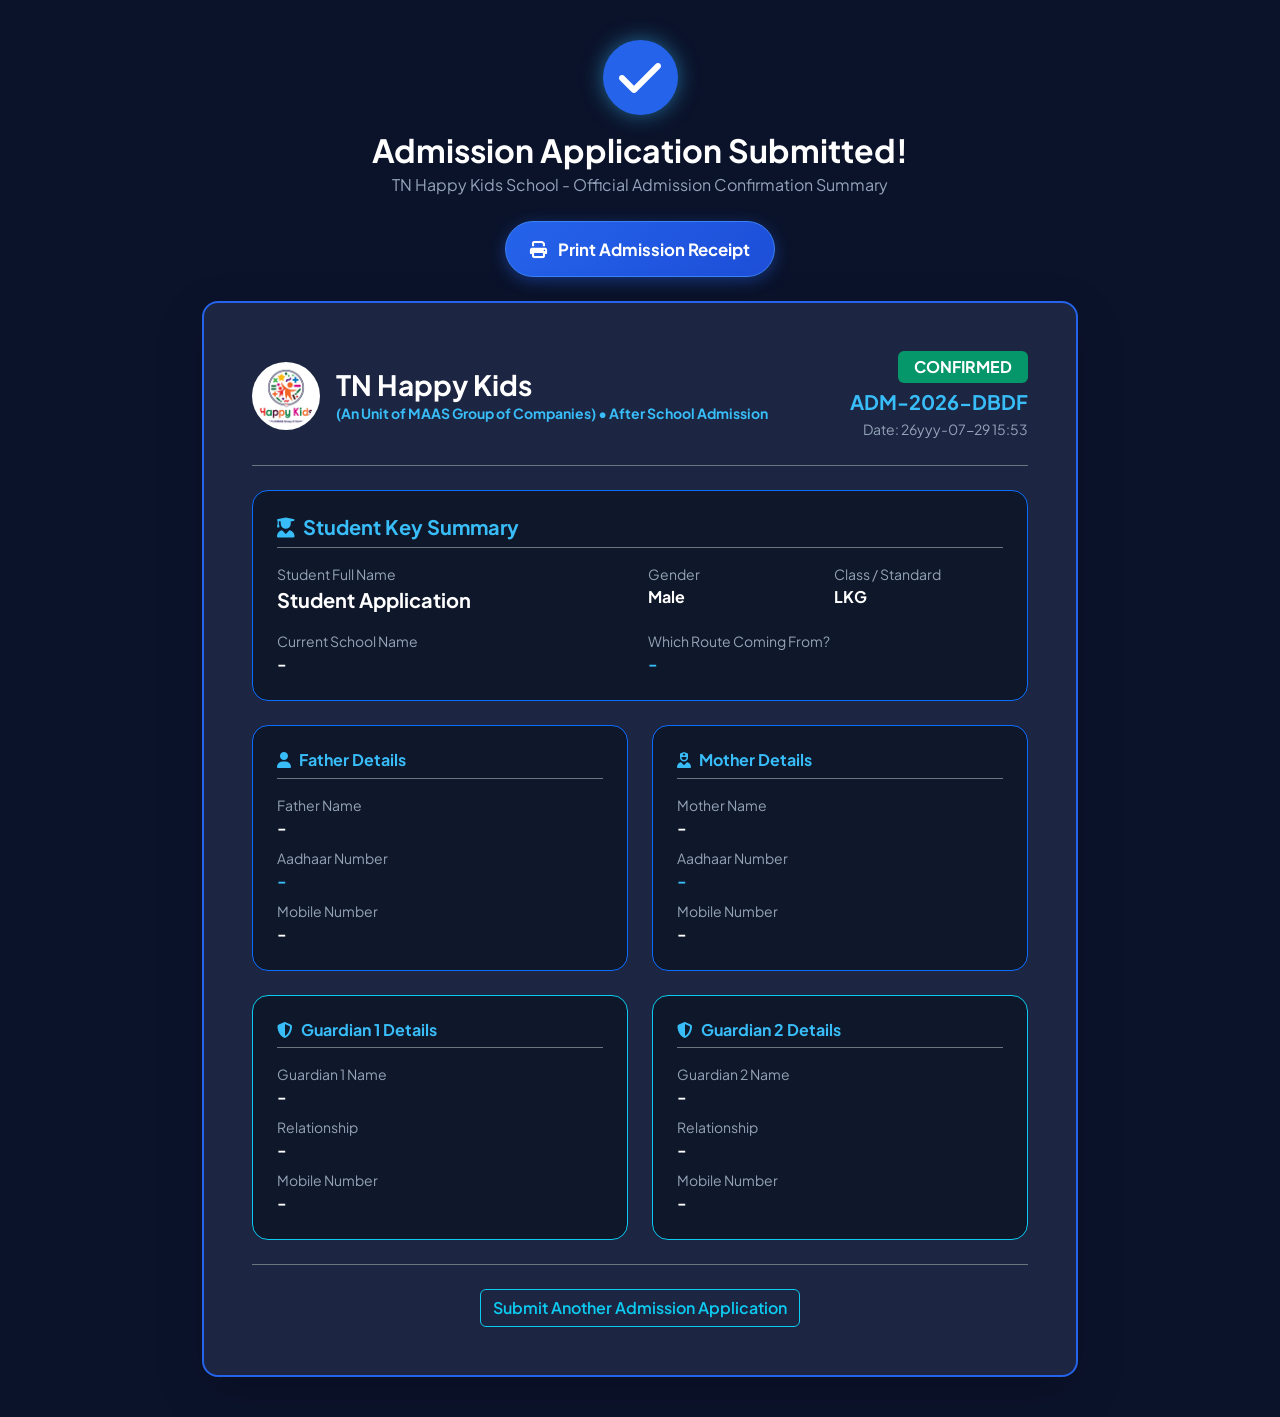
==== PublicReceipt.html @ c660e8a2 "Fix Vercel 404 NOT_FOUND: Add index.html entrypoint, PublicReceipt static page, and vercel.json rout" ====
<!DOCTYPE html>
<html lang="en">
<head runat="server">
    <meta charset="utf-8" />
    <meta name="viewport" content="width=device-width, initial-scale=1.0" />
    <title>TN Happy Kids School - After School Admission Form - TN Happy Kids School Online Admission</title>

    <!-- Bootstrap 5 CSS -->
    <link href="https://cdn.jsdelivr.net/npm/bootstrap@5.3.2/dist/css/bootstrap.min.css" rel="stylesheet" />
    <!-- FontAwesome Icons -->
    <link href="https://cdnjs.cloudflare.com/ajax/libs/font-awesome/6.4.2/css/all.min.css" rel="stylesheet" />
    <!-- Google Fonts -->
    <link href="https://fonts.googleapis.com/css2?family=Plus+Jakarta+Sans:wght@400;500;600;700;800&display=swap" rel="stylesheet" />
    <!-- Custom Stylesheet -->
    <link href="CSS/custom.css" rel="stylesheet" type="text/css" />

    
</head>
<body style="background-color: #0b132b;">
    <form method="GET">
        <main class="py-4">
            <div class="container" style="max-width: 900px;">
                
    <div class="py-3">
        <!-- Success Banner -->
        <div class="text-center mb-4">
            <div class="d-inline-flex align-items-center justify-content-center bg-primary text-white rounded-circle mb-3" style="width: 75px; height: 75px; background: #2563eb !important; box-shadow: 0 0 20px rgba(56,189,248,0.5);">
                <i class="fa-solid fa-check fa-3x"></i>
            </div>
            <h2 class="fw-bold text-white mb-1">Admission Application Submitted!</h2>
            <p class="text-muted">TN Happy Kids School - Official Admission Confirmation Summary</p>
            <button type="button" class="btn btn-primary-blue btn-lg fw-bold px-4 rounded-pill mt-2" onclick="window.print();">
                <i class="fa-solid fa-print me-2"></i> Print Admission Receipt
            </button>
        </div>

        <!-- Printable Key Summary Dossier Card -->
        <div class="card border-0 shadow-lg rounded-4 overflow-hidden printable-area" style="background: #1c2541; border: 2px solid #2563eb !important; color: #ffffff;">
            <div class="card-body p-4 p-md-5">

                <!-- Header -->
                <div class="d-flex justify-content-between align-items-center border-bottom border-secondary pb-4 mb-4">
                    <div class="d-flex align-items-center gap-3">
                        <img src="Images/logo.png" alt="Logo" height="68" style="object-fit: contain; background: #ffffff; padding: 4px; border-radius: 50%;" />
                        <div>
                            <h3 class="fw-bold text-white mb-0">TN Happy Kids</h3>
                            <small class="text-info fw-bold">(An Unit of MAAS Group of Companies) • After School Admission</small>
                        </div>
                    </div>
                    <div class="text-end">
                        <span class="badge bg-success px-3 py-2 fs-6 fw-bold mb-1" style="background-color: #059669 !important;">CONFIRMED</span>
                        <div class="fw-bold text-info fs-5">ADM-2026-DBDF</div>
                        <small class="text-muted">Date: 26yyy-07-29 15:53</small>
                    </div>
                </div>

                <!-- 1. STUDENT ESSENTIAL SUMMARY -->
                <div class="guardian-card-box border-primary mb-4" style="background: #0f172a;">
                    <h5 class="fw-bold text-info mb-3 border-bottom border-secondary pb-2">
                        <i class="fa-solid fa-user-graduate me-2"></i>Student Key Summary
                    </h5>
                    <div class="row g-3">
                        <div class="col-md-6">
                            <span class="text-muted small d-block">Student Full Name</span>
                            <span class="fw-bold fs-5 text-white">Student Application</span>
                        </div>
                        <div class="col-md-3">
                            <span class="text-muted small d-block">Gender</span>
                            <span class="fw-bold text-white">Male</span>
                        </div>
                        <div class="col-md-3">
                            <span class="text-muted small d-block">Class / Standard</span>
                            <span class="fw-bold text-white">LKG</span>
                        </div>
                        <div class="col-md-6">
                            <span class="text-muted small d-block">Current School Name</span>
                            <span class="fw-bold text-white">-</span>
                        </div>
                        <div class="col-md-6">
                            <span class="text-muted small d-block">Which Route Coming From?</span>
                            <span class="fw-bold text-info">-</span>
                        </div>
                    </div>
                </div>

                <!-- 2. FATHER & MOTHER ESSENTIAL SUMMARY -->
                <div class="row g-4 mb-4">
                    <!-- Father -->
                    <div class="col-md-6">
                        <div class="guardian-card-box border-primary h-100" style="background: #0f172a;">
                            <h6 class="fw-bold text-primary mb-3 border-bottom border-secondary pb-2">
                                <i class="fa-solid fa-user me-2"></i>Father Details
                            </h6>
                            <div class="mb-2"><span class="text-muted small d-block">Father Name</span><span class="fw-bold text-white">-</span></div>
                            <div class="mb-2"><span class="text-muted small d-block">Aadhaar Number</span><span class="fw-bold text-info">-</span></div>
                            <div><span class="text-muted small d-block">Mobile Number</span><span class="fw-bold text-white">-</span></div>
                        </div>
                    </div>

                    <!-- Mother -->
                    <div class="col-md-6">
                        <div class="guardian-card-box border-primary h-100" style="background: #0f172a;">
                            <h6 class="fw-bold text-primary mb-3 border-bottom border-secondary pb-2">
                                <i class="fa-solid fa-user-nurse me-2"></i>Mother Details
                            </h6>
                            <div class="mb-2"><span class="text-muted small d-block">Mother Name</span><span class="fw-bold text-white">-</span></div>
                            <div class="mb-2"><span class="text-muted small d-block">Aadhaar Number</span><span class="fw-bold text-info">-</span></div>
                            <div><span class="text-muted small d-block">Mobile Number</span><span class="fw-bold text-white">-</span></div>
                        </div>
                    </div>
                </div>

                <!-- 3. GUARDIAN 1 & GUARDIAN 2 ESSENTIAL SUMMARY -->
                <div class="row g-4 mb-4">
                    <!-- Guardian 1 -->
                    <div class="col-md-6">
                        <div class="guardian-card-box border-info h-100" style="background: #0f172a;">
                            <h6 class="fw-bold text-info mb-3 border-bottom border-secondary pb-2">
                                <i class="fa-solid fa-shield-halved me-2"></i>Guardian 1 Details
                            </h6>
                            <div class="mb-2"><span class="text-muted small d-block">Guardian 1 Name</span><span class="fw-bold text-white">-</span></div>
                            <div class="mb-2"><span class="text-muted small d-block">Relationship</span><span class="fw-bold text-white">-</span></div>
                            <div><span class="text-muted small d-block">Mobile Number</span><span class="fw-bold text-white">-</span></div>
                        </div>
                    </div>

                    <!-- Guardian 2 -->
                    <div class="col-md-6">
                        <div class="guardian-card-box border-info h-100" style="background: #0f172a;">
                            <h6 class="fw-bold text-info mb-3 border-bottom border-secondary pb-2">
                                <i class="fa-solid fa-shield-halved me-2"></i>Guardian 2 Details
                            </h6>
                            <div class="mb-2"><span class="text-muted small d-block">Guardian 2 Name</span><span class="fw-bold text-white">-</span></div>
                            <div class="mb-2"><span class="text-muted small d-block">Relationship</span><span class="fw-bold text-white">-</span></div>
                            <div><span class="text-muted small d-block">Mobile Number</span><span class="fw-bold text-white">-</span></div>
                        </div>
                    </div>
                </div>

                <div class="text-center border-top border-secondary pt-4 mt-4">
                    <a href="Admission.aspx" class="btn btn-outline-info fw-semibold no-print">Submit Another Admission Application</a>
                </div>

            </div>
        </div>
    </div>

            </div>
        </main>
    </form>

    <!-- Bootstrap 5 JS Bundle -->
    <script src="https://cdn.jsdelivr.net/npm/bootstrap@5.3.2/dist/js/bootstrap.bundle.min.js"></script>
    <!-- Custom Application JS -->
    <script src="JS/main.js"></script>
</body>
</html>
---- CSS/custom.css ----
/* ============================================================================
   TN HAPPY KIDS SCHOOL - AFTER SCHOOL ADMISSION MANAGEMENT SYSTEM
   Premium High-Contrast Dark Blue Theme with Stepper Wizard
   ============================================================================ */

@import url('https://fonts.googleapis.com/css2?family=Plus+Jakarta+Sans:wght@400;500;600;700;800&display=swap');

:root {
    --bg-page: #0b132b;
    --card-bg: #1c2541;
    --card-inner: #0f172a;
    --input-bg: #0f172a;
    --input-border: #334155;
    --input-focus: #38bdf8;

    --primary-blue: #38bdf8;
    --primary-gradient: linear-gradient(135deg, #2563eb 0%, #1d4ed8 100%);
    --accent-cyan: #38bdf8;
    --accent-sky: #7dd3fc;

    --text-white: #ffffff;
    --text-label: #f1f5f9;
    --text-muted: #94a3b8;

    --radius-card: 1.25rem;
    --radius-input: 0.85rem;
    --shadow-dark: 0 12px 36px rgba(0, 0, 0, 0.4);
    --glow-blue: 0 0 20px rgba(56, 189, 248, 0.3);
}

body {
    font-family: 'Plus Jakarta Sans', system-ui, -apple-system, sans-serif;
    background-color: var(--bg-page) !important;
    color: var(--text-label);
    margin: 0;
    padding: 0;
    overflow-x: hidden;
}

/* ----------------------------------------------------------------------------
   Top Brand Header Card
   ---------------------------------------------------------------------------- */
.brand-header-card {
    background: var(--card-bg);
    border-radius: var(--radius-card);
    padding: 1.75rem 2rem;
    box-shadow: var(--shadow-dark);
    display: flex;
    align-items: center;
    justify-content: center;
    gap: 1.5rem;
    border: 2px solid #2563eb;
    margin-bottom: 1.5rem;
}

.brand-header-card .logo-container {
    width: 90px;
    height: 90px;
    border-radius: 50%;
    background: #ffffff;
    padding: 4px;
    box-shadow: 0 0 15px rgba(56, 189, 248, 0.4);
    display: flex;
    align-items: center;
    justify-content: center;
    overflow: hidden;
}

.brand-header-card .logo-container img {
    width: 100%;
    height: 100%;
    object-fit: contain;
}

.brand-header-card .school-title {
    font-size: 2.2rem;
    font-weight: 800;
    color: var(--text-white);
    margin: 0;
    letter-spacing: -0.02em;
}

.brand-header-card .form-subtitle {
    font-size: 1.25rem;
    font-weight: 700;
    color: var(--primary-blue);
    margin-top: 0.25rem;
}

/* ----------------------------------------------------------------------------
   NEW STEPPER WIZARD FORMAT (Replacing progress bar)
   ---------------------------------------------------------------------------- */
.stepper-container {
    background: var(--card-bg);
    border-radius: 1.25rem;
    padding: 1.5rem 2rem;
    box-shadow: var(--shadow-dark);
    border: 1px solid #1e3a8a;
    margin-bottom: 2rem;
    display: flex;
    align-items: center;
    justify-content: space-around;
    position: relative;
}

.stepper-item {
    display: flex;
    align-items: center;
    gap: 1rem;
    z-index: 2;
}

.stepper-circle {
    width: 52px;
    height: 52px;
    border-radius: 50%;
    background: #0f172a;
    border: 2px solid #334155;
    color: var(--text-muted);
    font-weight: 800;
    font-size: 1.2rem;
    display: flex;
    align-items: center;
    justify-content: center;
    transition: all 0.3s ease;
}

.stepper-item.active .stepper-circle {
    background: linear-gradient(135deg, #2563eb 0%, #1d4ed8 100%);
    border-color: #38bdf8;
    color: #ffffff;
    box-shadow: 0 0 20px rgba(56, 189, 248, 0.5);
}

.stepper-item.completed .stepper-circle {
    background: #059669;
    border-color: #10b981;
    color: #ffffff;
}

.stepper-label {
    display: flex;
    flex-direction: column;
}

.stepper-step-no {
    font-size: 0.75rem;
    font-weight: 700;
    text-transform: uppercase;
    color: var(--text-muted);
    letter-spacing: 0.05em;
}

.stepper-title {
    font-size: 1.05rem;
    font-weight: 800;
    color: var(--text-white);
}

.stepper-connector {
    flex-grow: 1;
    height: 3px;
    background: #334155;
    margin: 0 1.5rem;
    position: relative;
    z-index: 1;
    border-radius: 2px;
}

.stepper-connector.active {
    background: linear-gradient(90deg, #2563eb 0%, #38bdf8 100%);
    box-shadow: 0 0 10px rgba(56, 189, 248, 0.4);
}

/* ----------------------------------------------------------------------------
   Form Step Cards & Controls
   ---------------------------------------------------------------------------- */
.form-step-card {
    background: var(--card-bg);
    border-radius: var(--radius-card);
    padding: 2.25rem;
    box-shadow: var(--shadow-dark);
    border: 1px solid #1e3a8a;
    margin-bottom: 2rem;
}

.step-title-header {
    display: flex;
    align-items: center;
    gap: 1rem;
    font-size: 1.4rem;
    font-weight: 800;
    color: var(--text-white);
    padding-bottom: 1rem;
    border-bottom: 2px solid #1e293b;
    margin-bottom: 1.75rem;
}

.step-icon-badge {
    width: 46px;
    height: 46px;
    border-radius: 0.85rem;
    background: #1e3a8a;
    color: var(--primary-blue);
    display: flex;
    align-items: center;
    justify-content: center;
    font-size: 1.3rem;
    box-shadow: 0 0 10px rgba(37, 99, 235, 0.3);
}

.form-label-custom {
    font-size: 0.95rem;
    font-weight: 700;
    color: var(--text-label);
    margin-bottom: 0.5rem;
    display: block;
}

.form-label-custom .required-star {
    color: #f87171;
}

.form-control-custom {
    background-color: var(--input-bg) !important;
    border: 1.5px solid var(--input-border) !important;
    border-radius: var(--radius-input) !important;
    padding: 0.85rem 1.25rem !important;
    font-size: 0.95rem !important;
    color: var(--text-white) !important;
    transition: all 0.2s ease !important;
    width: 100% !important;
}

.form-control-custom:focus {
    background-color: #0b132b !important;
    border-color: var(--input-focus) !important;
    box-shadow: 0 0 0 4px rgba(56, 189, 248, 0.25) !important;
    outline: none !important;
}

.form-control-custom::placeholder {
    color: var(--text-muted) !important;
}

select.form-control-custom option {
    background-color: #0f172a;
    color: #ffffff;
}

/* Button Styling */
.btn-primary-blue {
    background: linear-gradient(135deg, #2563eb 0%, #1d4ed8 100%);
    color: #ffffff !important;
    border: 1px solid #3b82f6;
    border-radius: var(--radius-input);
    padding: 0.9rem 2.5rem;
    font-weight: 800;
    font-size: 1.05rem;
    box-shadow: 0 4px 15px rgba(37, 99, 235, 0.4);
    transition: all 0.25s ease;
}

.btn-primary-blue:hover {
    background: linear-gradient(135deg, #1d4ed8 0%, #1e40af 100%);
    color: #ffffff !important;
    transform: translateY(-2px);
    box-shadow: 0 8px 25px rgba(56, 189, 248, 0.4);
}

.guardian-card-box {
    background: var(--card-inner);
    border: 1px solid #334155;
    border-radius: 1rem;
    padding: 1.5rem;
}

/* Utility Colors */
.text-primary { color: #38bdf8 !important; }
.text-info { color: #38bdf8 !important; }
.text-muted { color: #94a3b8 !important; }

/* Sidebar & Admin Topbar */
#sidebar {
    background: #0b132b !important;
    border-right: 1px solid #1e293b;
}

/* Print Overrides */
@media print {
    body { background: #ffffff !important; color: #000000 !important; }
    .brand-header-card, .form-step-card, .stepper-container { background: #ffffff !important; color: #000000 !important; }
}
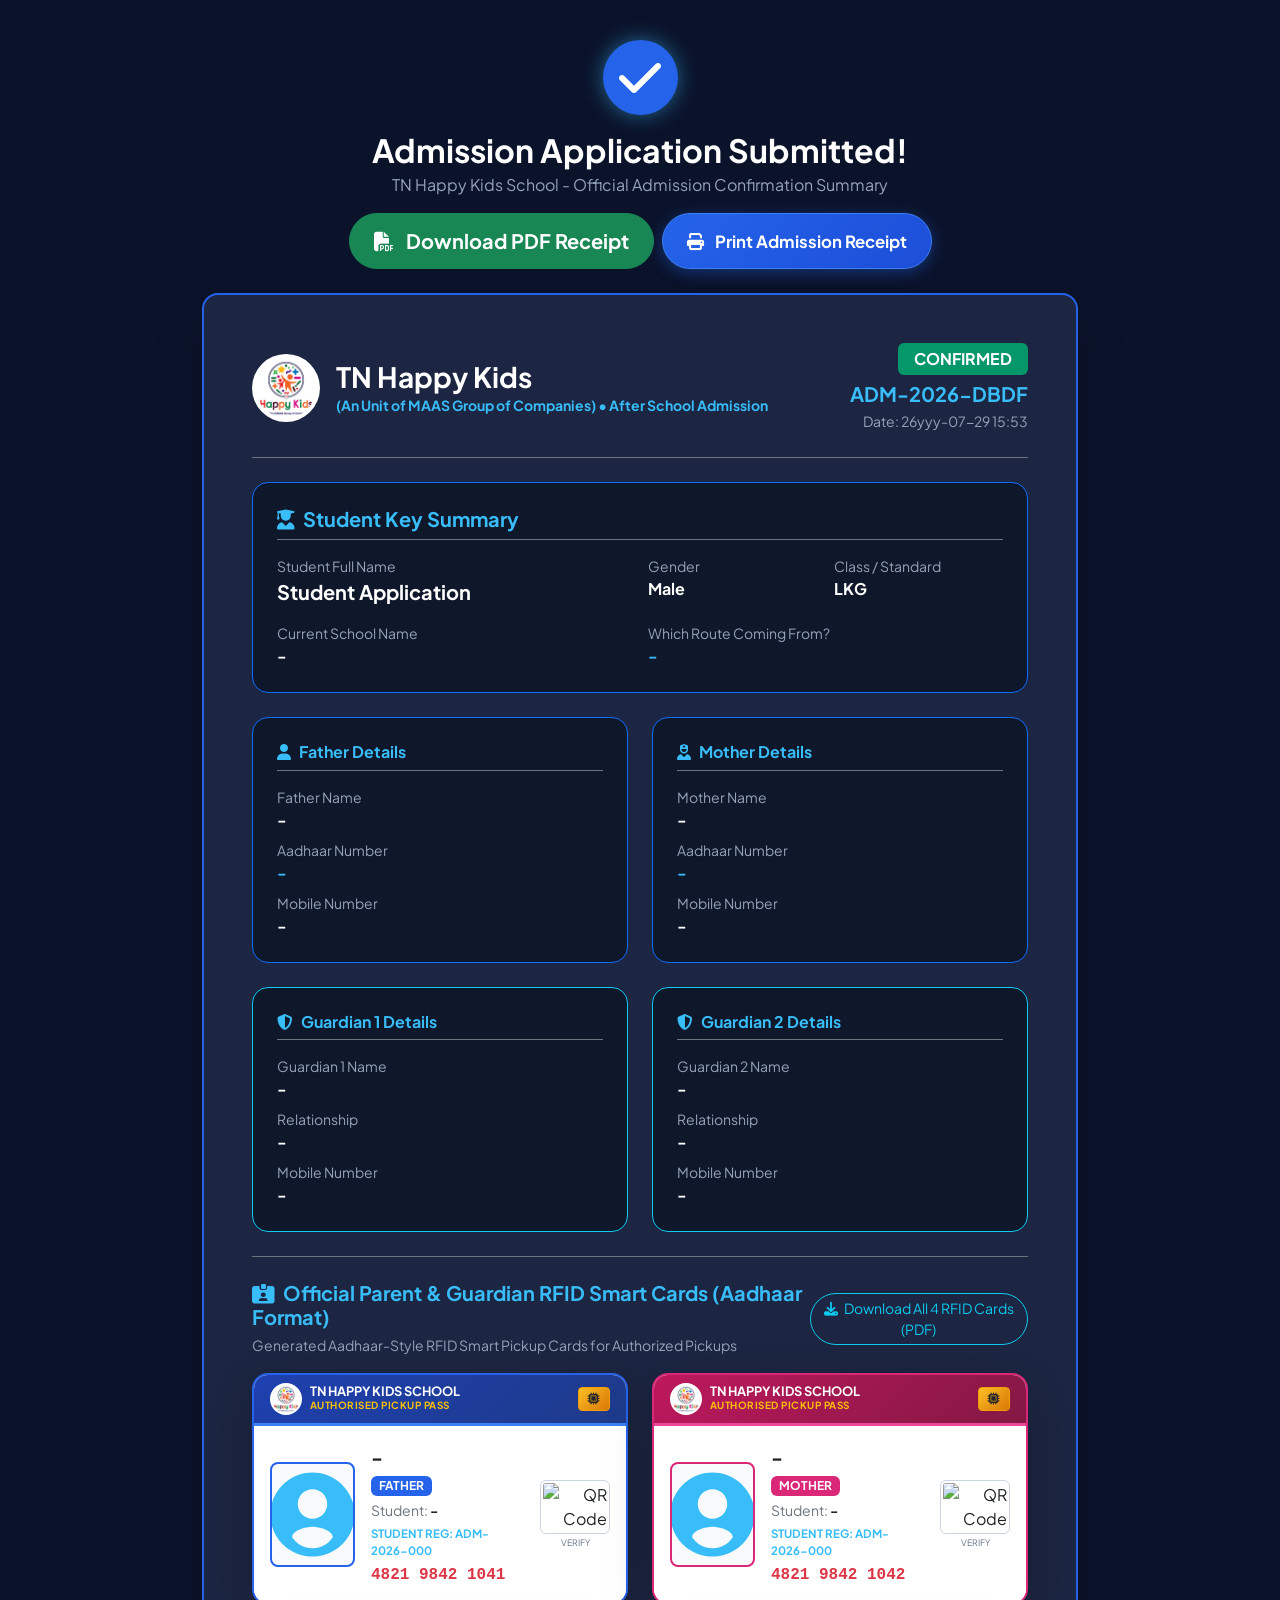
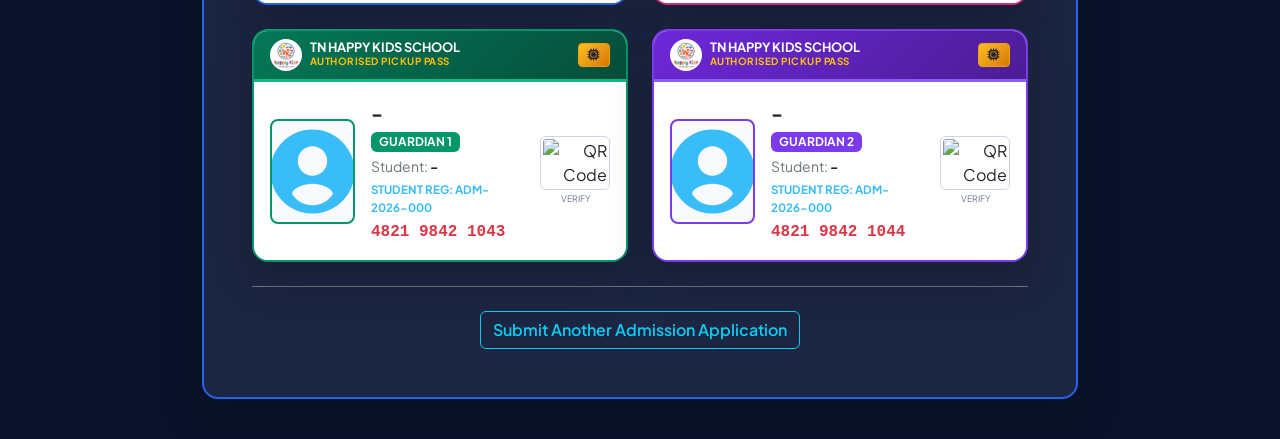
==== commit d309beb3: "Add/update PublicReceipt.html" ====
--- a/PublicReceipt.html
+++ b/PublicReceipt.html
@@ -31,9 +31,14 @@
             </div>
             <h2 class="fw-bold text-white mb-1">Admission Application Submitted!</h2>
             <p class="text-muted">TN Happy Kids School - Official Admission Confirmation Summary</p>
-            <button type="button" class="btn btn-primary-blue btn-lg fw-bold px-4 rounded-pill mt-2" onclick="window.print();">
-                <i class="fa-solid fa-print me-2"></i> Print Admission Receipt
-            </button>
+            <div class="d-flex flex-wrap justify-content-center gap-2 mt-3 no-print">
+                <button type="button" id="btnDownloadPDF" class="btn btn-success btn-lg fw-bold px-4 rounded-pill" onclick="downloadReceiptPDF();">
+                    <i class="fa-solid fa-file-pdf me-2"></i> Download PDF Receipt
+                </button>
+                <button type="button" class="btn btn-primary-blue btn-lg fw-bold px-4 rounded-pill" onclick="window.print();">
+                    <i class="fa-solid fa-print me-2"></i> Print Admission Receipt
+                </button>
+            </div>
         </div>
 
         <!-- Printable Key Summary Dossier Card -->
@@ -139,6 +144,159 @@
                     </div>
                 </div>
 
+                <!-- 4. OFFICIAL PARENT & GUARDIAN RFID SMART PICKUP PASSES (AADHAAR CARD STYLE) -->
+                <div class="border-top border-secondary pt-4 mt-4">
+                    <div class="d-flex justify-content-between align-items-center mb-3">
+                        <div>
+                            <h5 class="fw-bold text-info mb-1">
+                                <i class="fa-solid fa-id-card-clip me-2"></i>Official Parent & Guardian RFID Smart Cards (Aadhaar Format)
+                            </h5>
+                            <small class="text-muted">Generated Aadhaar-Style RFID Smart Pickup Cards for Authorized Pickups</small>
+                        </div>
+                        <button type="button" class="btn btn-sm btn-outline-info rounded-pill no-print" onclick="downloadAllRFIDCardsPDF();">
+                            <i class="fa-solid fa-download me-1"></i> Download All 4 RFID Cards (PDF)
+                        </button>
+                    </div>
+
+                    <div class="row g-4">
+                        <!-- CARD 1: FATHER RFID CARD (ROYAL BLUE THEME) -->
+                        <div class="col-md-6">
+                            <div class="rfid-card rfid-card-father printable-rfid shadow-lg" id="rfidCardFather" style="border: 2px solid #2563eb !important; border-radius: 16px; overflow: hidden; background: #ffffff;">
+                                <div class="rfid-header rfid-header-father d-flex justify-content-between align-items-center p-2 px-3" style="background: linear-gradient(135deg, #1e40af 0%, #1e3a8a 100%); border-bottom: 3px solid #3b82f6;">
+                                    <div class="d-flex align-items-center gap-2">
+                                        <img src="Images/logo.png" class="rfid-logo-img" alt="Logo" style="width: 32px; height: 32px; max-width: 32px; max-height: 32px; object-fit: contain; border-radius: 50%; background: #ffffff; padding: 2px;" />
+                                        <div>
+                                            <div class="fw-bold text-white small" style="font-size: 0.8rem; line-height: 1;">TN HAPPY KIDS SCHOOL</div>
+                                            <div class="text-warning fw-bold" style="font-size: 0.62rem; letter-spacing: 0.05em;">AUTHORISED PICKUP PASS</div>
+                                        </div>
+                                    </div>
+                                    <div class="rfid-chip-icon" style="width: 32px; height: 24px; background: linear-gradient(135deg, #fbbf24 0%, #d97706 100%); border-radius: 4px; border: 1px solid #f59e0b; display: flex; align-items: center; justify-content: center;">
+                                        <i class="fa-solid fa-microchip text-dark" style="font-size: 0.75rem;"></i>
+                                    </div>
+                                </div>
+                                <div class="rfid-body p-3 bg-white text-dark d-flex gap-3 align-items-center">
+                                    <div class="rfid-photo-frame rfid-photo-father" style="width: 85px; height: 105px; border-radius: 8px; border: 2px solid #2563eb; overflow: hidden; background: #f8fafc; flex-shrink: 0;">
+                                        <img id="imgRfidFatherPhoto" src="data:image/svg+xml;utf8,<svg xmlns='http://www.w3.org/2000/svg' width='100' height='100' viewBox='0 0 24 24' fill='%2338bdf8'><path d='M12 2C6.48 2 2 6.48 2 12s4.48 10 10 10 10-4.48 10-10S17.52 2 12 2zm0 4c1.93 0 3.5 1.57 3.5 3.5S13.93 13 12 13s-3.5-1.57-3.5-3.5S10.07 6 12 6zm0 14c-2.03 0-3.8-1.04-4.83-2.61.03-1.6 3.22-2.47 4.83-2.47s4.8 0.87 4.83 2.47C15.8 18.96 14.03 20 12 20z'/></svg>" alt="Father Photo" style="width: 100%; height: 100%; object-fit: cover;" />
+                                    </div>
+                                    <div class="flex-grow-1">
+                                        <div class="fw-bold text-dark fs-5 mb-0" id="lblRfidFatherName">-</div>
+                                        <span class="badge bg-primary text-white text-uppercase px-2 py-1 mb-1" style="background-color: #2563eb !important;">Father</span>
+                                        <div class="small text-secondary mb-1">Student: <strong class="text-dark" id="lblRfidStudentName1">-</strong></div>
+                                        <div class="small text-primary fw-bold mb-1" style="font-size: 0.72rem;">STUDENT REG: <span id="lblRfidStudentReg1">ADM-2026-000</span></div>
+                                        <div class="fw-bold text-danger font-monospace fs-6" id="lblRfidFatherNo">4821 9842 1041</div>
+                                    </div>
+                                    <div class="text-end flex-shrink-0" style="width: 70px;">
+                                        <img id="imgQrFather" src="https://api.qrserver.com/v1/create-qr-code/?size=150x150&data=482198421041" alt="QR Code" style="width: 65px; height: 65px; border: 1px solid #cbd5e1; border-radius: 6px; padding: 2px; background: #ffffff;" />
+                                        <div style="font-size: 0.55rem; color: #64748b; margin-top: 2px; text-align: center;">VERIFY</div>
+                                    </div>
+                                </div>
+                            </div>
+                        </div>
+
+                        <!-- CARD 2: MOTHER RFID CARD (ROSE PINK THEME) -->
+                        <div class="col-md-6">
+                            <div class="rfid-card rfid-card-mother printable-rfid shadow-lg" id="rfidCardMother" style="border: 2px solid #db2777 !important; border-radius: 16px; overflow: hidden; background: #ffffff;">
+                                <div class="rfid-header rfid-header-mother d-flex justify-content-between align-items-center p-2 px-3" style="background: linear-gradient(135deg, #be185d 0%, #831843 100%); border-bottom: 3px solid #ec4899;">
+                                    <div class="d-flex align-items-center gap-2">
+                                        <img src="Images/logo.png" class="rfid-logo-img" alt="Logo" style="width: 32px; height: 32px; max-width: 32px; max-height: 32px; object-fit: contain; border-radius: 50%; background: #ffffff; padding: 2px;" />
+                                        <div>
+                                            <div class="fw-bold text-white small" style="font-size: 0.8rem; line-height: 1;">TN HAPPY KIDS SCHOOL</div>
+                                            <div class="text-warning fw-bold" style="font-size: 0.62rem; letter-spacing: 0.05em;">AUTHORISED PICKUP PASS</div>
+                                        </div>
+                                    </div>
+                                    <div class="rfid-chip-icon" style="width: 32px; height: 24px; background: linear-gradient(135deg, #fbbf24 0%, #d97706 100%); border-radius: 4px; border: 1px solid #f59e0b; display: flex; align-items: center; justify-content: center;">
+                                        <i class="fa-solid fa-microchip text-dark" style="font-size: 0.75rem;"></i>
+                                    </div>
+                                </div>
+                                <div class="rfid-body p-3 bg-white text-dark d-flex gap-3 align-items-center">
+                                    <div class="rfid-photo-frame rfid-photo-mother" style="width: 85px; height: 105px; border-radius: 8px; border: 2px solid #db2777; overflow: hidden; background: #f8fafc; flex-shrink: 0;">
+                                        <img id="imgRfidMotherPhoto" src="data:image/svg+xml;utf8,<svg xmlns='http://www.w3.org/2000/svg' width='100' height='100' viewBox='0 0 24 24' fill='%2338bdf8'><path d='M12 2C6.48 2 2 6.48 2 12s4.48 10 10 10 10-4.48 10-10S17.52 2 12 2zm0 4c1.93 0 3.5 1.57 3.5 3.5S13.93 13 12 13s-3.5-1.57-3.5-3.5S10.07 6 12 6zm0 14c-2.03 0-3.8-1.04-4.83-2.61.03-1.6 3.22-2.47 4.83-2.47s4.8 0.87 4.83 2.47C15.8 18.96 14.03 20 12 20z'/></svg>" alt="Mother Photo" style="width: 100%; height: 100%; object-fit: cover;" />
+                                    </div>
+                                    <div class="flex-grow-1">
+                                        <div class="fw-bold text-dark fs-5 mb-0" id="lblRfidMotherName">-</div>
+                                        <span class="badge text-white text-uppercase px-2 py-1 mb-1" style="background-color: #db2777 !important;">Mother</span>
+                                        <div class="small text-secondary mb-1">Student: <strong class="text-dark" id="lblRfidStudentName2">-</strong></div>
+                                        <div class="small text-primary fw-bold mb-1" style="font-size: 0.72rem;">STUDENT REG: <span id="lblRfidStudentReg2">ADM-2026-000</span></div>
+                                        <div class="fw-bold text-danger font-monospace fs-6" id="lblRfidMotherNo">4821 9842 1042</div>
+                                    </div>
+                                    <div class="text-end flex-shrink-0" style="width: 70px;">
+                                        <img id="imgQrMother" src="https://api.qrserver.com/v1/create-qr-code/?size=150x150&data=482198421042" alt="QR Code" style="width: 65px; height: 65px; border: 1px solid #cbd5e1; border-radius: 6px; padding: 2px; background: #ffffff;" />
+                                        <div style="font-size: 0.55rem; color: #64748b; margin-top: 2px; text-align: center;">VERIFY</div>
+                                    </div>
+                                </div>
+                            </div>
+                        </div>
+
+                        <!-- CARD 3: GUARDIAN 1 RFID CARD (EMERALD GREEN THEME) -->
+                        <div class="col-md-6">
+                            <div class="rfid-card rfid-card-g1 printable-rfid shadow-lg" id="rfidCardG1" style="border: 2px solid #059669 !important; border-radius: 16px; overflow: hidden; background: #ffffff;">
+                                <div class="rfid-header rfid-header-g1 d-flex justify-content-between align-items-center p-2 px-3" style="background: linear-gradient(135deg, #047857 0%, #064e3b 100%); border-bottom: 3px solid #10b981;">
+                                    <div class="d-flex align-items-center gap-2">
+                                        <img src="Images/logo.png" class="rfid-logo-img" alt="Logo" style="width: 32px; height: 32px; max-width: 32px; max-height: 32px; object-fit: contain; border-radius: 50%; background: #ffffff; padding: 2px;" />
+                                        <div>
+                                            <div class="fw-bold text-white small" style="font-size: 0.8rem; line-height: 1;">TN HAPPY KIDS SCHOOL</div>
+                                            <div class="text-warning fw-bold" style="font-size: 0.62rem; letter-spacing: 0.05em;">AUTHORISED PICKUP PASS</div>
+                                        </div>
+                                    </div>
+                                    <div class="rfid-chip-icon" style="width: 32px; height: 24px; background: linear-gradient(135deg, #fbbf24 0%, #d97706 100%); border-radius: 4px; border: 1px solid #f59e0b; display: flex; align-items: center; justify-content: center;">
+                                        <i class="fa-solid fa-microchip text-dark" style="font-size: 0.75rem;"></i>
+                                    </div>
+                                </div>
+                                <div class="rfid-body p-3 bg-white text-dark d-flex gap-3 align-items-center">
+                                    <div class="rfid-photo-frame rfid-photo-g1" style="width: 85px; height: 105px; border-radius: 8px; border: 2px solid #059669; overflow: hidden; background: #f8fafc; flex-shrink: 0;">
+                                        <img id="imgRfidG1Photo" src="data:image/svg+xml;utf8,<svg xmlns='http://www.w3.org/2000/svg' width='100' height='100' viewBox='0 0 24 24' fill='%2338bdf8'><path d='M12 2C6.48 2 2 6.48 2 12s4.48 10 10 10 10-4.48 10-10S17.52 2 12 2zm0 4c1.93 0 3.5 1.57 3.5 3.5S13.93 13 12 13s-3.5-1.57-3.5-3.5S10.07 6 12 6zm0 14c-2.03 0-3.8-1.04-4.83-2.61.03-1.6 3.22-2.47 4.83-2.47s4.8 0.87 4.83 2.47C15.8 18.96 14.03 20 12 20z'/></svg>" alt="Guardian 1 Photo" style="width: 100%; height: 100%; object-fit: cover;" />
+                                    </div>
+                                    <div class="flex-grow-1">
+                                        <div class="fw-bold text-dark fs-5 mb-0" id="lblRfidG1Name">-</div>
+                                        <span class="badge text-white text-uppercase px-2 py-1 mb-1" style="background-color: #059669 !important;" id="lblRfidG1RelTag">Guardian 1</span>
+                                        <div class="small text-secondary mb-1">Student: <strong class="text-dark" id="lblRfidStudentName3">-</strong></div>
+                                        <div class="small text-primary fw-bold mb-1" style="font-size: 0.72rem;">STUDENT REG: <span id="lblRfidStudentReg3">ADM-2026-000</span></div>
+                                        <div class="fw-bold text-danger font-monospace fs-6" id="lblRfidG1No">4821 9842 1043</div>
+                                    </div>
+                                    <div class="text-end flex-shrink-0" style="width: 70px;">
+                                        <img id="imgQrG1" src="https://api.qrserver.com/v1/create-qr-code/?size=150x150&data=482198421043" alt="QR Code" style="width: 65px; height: 65px; border: 1px solid #cbd5e1; border-radius: 6px; padding: 2px; background: #ffffff;" />
+                                        <div style="font-size: 0.55rem; color: #64748b; margin-top: 2px; text-align: center;">VERIFY</div>
+                                    </div>
+                                </div>
+                            </div>
+                        </div>
+
+                        <!-- CARD 4: GUARDIAN 2 RFID CARD (AMETHYST PURPLE THEME) -->
+                        <div class="col-md-6">
+                            <div class="rfid-card rfid-card-g2 printable-rfid shadow-lg" id="rfidCardG2" style="border: 2px solid #7c3aed !important; border-radius: 16px; overflow: hidden; background: #ffffff;">
+                                <div class="rfid-header rfid-header-g2 d-flex justify-content-between align-items-center p-2 px-3" style="background: linear-gradient(135deg, #6d28d9 0%, #4c1d95 100%); border-bottom: 3px solid #8b5cf6;">
+                                    <div class="d-flex align-items-center gap-2">
+                                        <img src="Images/logo.png" class="rfid-logo-img" alt="Logo" style="width: 32px; height: 32px; max-width: 32px; max-height: 32px; object-fit: contain; border-radius: 50%; background: #ffffff; padding: 2px;" />
+                                        <div>
+                                            <div class="fw-bold text-white small" style="font-size: 0.8rem; line-height: 1;">TN HAPPY KIDS SCHOOL</div>
+                                            <div class="text-warning fw-bold" style="font-size: 0.62rem; letter-spacing: 0.05em;">AUTHORISED PICKUP PASS</div>
+                                        </div>
+                                    </div>
+                                    <div class="rfid-chip-icon" style="width: 32px; height: 24px; background: linear-gradient(135deg, #fbbf24 0%, #d97706 100%); border-radius: 4px; border: 1px solid #f59e0b; display: flex; align-items: center; justify-content: center;">
+                                        <i class="fa-solid fa-microchip text-dark" style="font-size: 0.75rem;"></i>
+                                    </div>
+                                </div>
+                                <div class="rfid-body p-3 bg-white text-dark d-flex gap-3 align-items-center">
+                                    <div class="rfid-photo-frame rfid-photo-g2" style="width: 85px; height: 105px; border-radius: 8px; border: 2px solid #7c3aed; overflow: hidden; background: #f8fafc; flex-shrink: 0;">
+                                        <img id="imgRfidG2Photo" src="data:image/svg+xml;utf8,<svg xmlns='http://www.w3.org/2000/svg' width='100' height='100' viewBox='0 0 24 24' fill='%2338bdf8'><path d='M12 2C6.48 2 2 6.48 2 12s4.48 10 10 10 10-4.48 10-10S17.52 2 12 2zm0 4c1.93 0 3.5 1.57 3.5 3.5S13.93 13 12 13s-3.5-1.57-3.5-3.5S10.07 6 12 6zm0 14c-2.03 0-3.8-1.04-4.83-2.61.03-1.6 3.22-2.47 4.83-2.47s4.8 0.87 4.83 2.47C15.8 18.96 14.03 20 12 20z'/></svg>" alt="Guardian 2 Photo" style="width: 100%; height: 100%; object-fit: cover;" />
+                                    </div>
+                                    <div class="flex-grow-1">
+                                        <div class="fw-bold text-dark fs-5 mb-0" id="lblRfidG2Name">-</div>
+                                        <span class="badge text-white text-uppercase px-2 py-1 mb-1" style="background-color: #7c3aed !important;" id="lblRfidG2RelTag">Guardian 2</span>
+                                        <div class="small text-secondary mb-1">Student: <strong class="text-dark" id="lblRfidStudentName4">-</strong></div>
+                                        <div class="small text-primary fw-bold mb-1" style="font-size: 0.72rem;">STUDENT REG: <span id="lblRfidStudentReg4">ADM-2026-000</span></div>
+                                        <div class="fw-bold text-danger font-monospace fs-6" id="lblRfidG2No">4821 9842 1044</div>
+                                    </div>
+                                    <div class="text-end flex-shrink-0" style="width: 70px;">
+                                        <img id="imgQrG2" src="https://api.qrserver.com/v1/create-qr-code/?size=150x150&data=482198421044" alt="QR Code" style="width: 65px; height: 65px; border: 1px solid #cbd5e1; border-radius: 6px; padding: 2px; background: #ffffff;" />
+                                        <div style="font-size: 0.55rem; color: #64748b; margin-top: 2px; text-align: center;">VERIFY</div>
+                                    </div>
+                                </div>
+                            </div>
+                        </div>
+                    </div>
+                </div>
+
                 <div class="text-center border-top border-secondary pt-4 mt-4">
                     <a href="Admission.aspx" class="btn btn-outline-info fw-semibold no-print">Submit Another Admission Application</a>
                 </div>
@@ -153,6 +311,8 @@
 
     <!-- Bootstrap 5 JS Bundle -->
     <script src="https://cdn.jsdelivr.net/npm/bootstrap@5.3.2/dist/js/bootstrap.bundle.min.js"></script>
+    <!-- HTML2PDF Library for PDF Exports -->
+    <script src="https://cdnjs.cloudflare.com/ajax/libs/html2pdf.js/0.10.1/html2pdf.bundle.min.js"></script>
     <!-- Custom Application JS -->
     <script src="JS/main.js"></script>
 </body>
